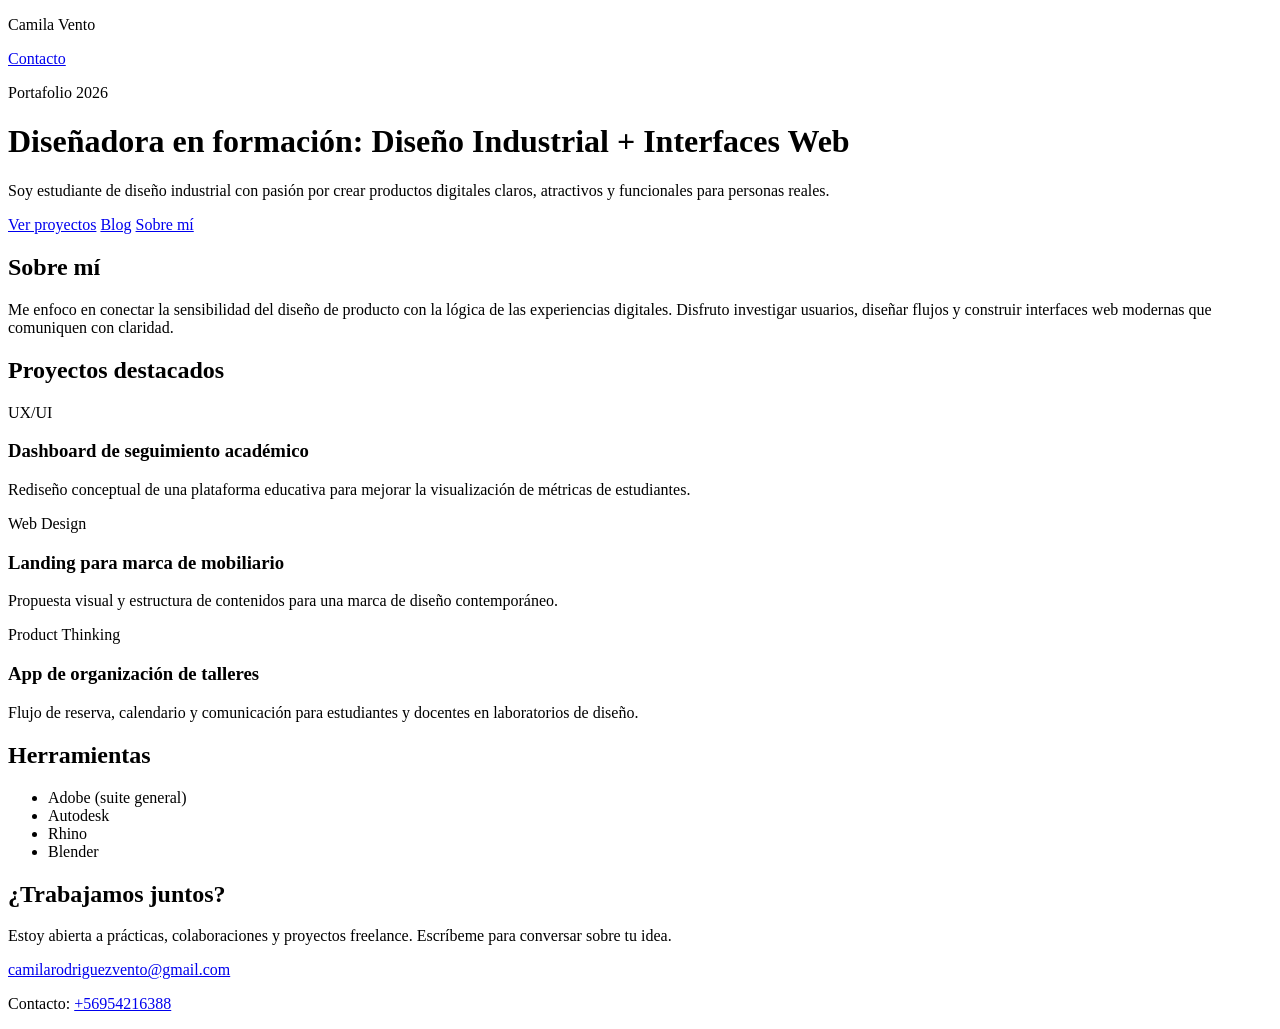
==== index.html @ 282611f3 "Primer commit - estructura inicial del portafolio" ====
<!doctype html>
<html lang="es">
  <head>
    <meta charset="UTF-8" />
    <meta name="viewport" content="width=device-width, initial-scale=1.0" />
    <title>Camila Vento | Portafolio de Diseño</title>
    <meta
      name="description"
      content="Portafolio de Camila Vento, estudiante de Diseño Industrial enfocada en diseño de interfaces web y experiencias digitales."
    />
    <link rel="preconnect" href="https://fonts.googleapis.com" />
    <link rel="preconnect" href="https://fonts.gstatic.com" crossorigin />
    <link
      href="https://fonts.googleapis.com/css2?family=Inter:wght@400;500;700;800&display=swap"
      rel="stylesheet"
    />
    <link rel="stylesheet" href="styles.css" />
  </head>
  <body>
    <header class="hero">
      <nav class="nav">
        <p class="brand">Camila Vento</p>
        <a href="#contacto" class="btn btn-outline">Contacto</a>
      </nav>

      <div class="hero-content">
        <p class="eyebrow">Portafolio 2026</p>
        <h1>
          Diseñadora en formación: <span>Diseño Industrial + Interfaces Web</span>
        </h1>
        <p class="lead">
          Soy estudiante de diseño industrial con pasión por crear productos
          digitales claros, atractivos y funcionales para personas reales.
        </p>
        <div class="hero-actions">
          <a href="#proyectos" class="btn">Ver proyectos</a>
          <a href="blog.html" class="btn btn-outline">Blog</a>
          <a href="#sobre-mi" class="btn btn-ghost">Sobre mí</a>
        </div>
      </div>
    </header>

    <main>
      <section id="sobre-mi" class="section about">
        <h2>Sobre mí</h2>
        <p>
          Me enfoco en conectar la sensibilidad del diseño de producto con la
          lógica de las experiencias digitales. Disfruto investigar usuarios,
          diseñar flujos y construir interfaces web modernas que comuniquen con
          claridad.
        </p>
      </section>

      <section id="proyectos" class="section projects">
        <h2>Proyectos destacados</h2>
        <div class="grid">
          <article class="card">
            <p class="tag">UX/UI</p>
            <h3>Dashboard de seguimiento académico</h3>
            <p>
              Rediseño conceptual de una plataforma educativa para mejorar la
              visualización de métricas de estudiantes.
            </p>
          </article>
          <article class="card">
            <p class="tag">Web Design</p>
            <h3>Landing para marca de mobiliario</h3>
            <p>
              Propuesta visual y estructura de contenidos para una marca de
              diseño contemporáneo.
            </p>
          </article>
          <article class="card">
            <p class="tag">Product Thinking</p>
            <h3>App de organización de talleres</h3>
            <p>
              Flujo de reserva, calendario y comunicación para estudiantes y
              docentes en laboratorios de diseño.
            </p>
          </article>
        </div>
      </section>

      <section class="section skills">
        <h2>Herramientas</h2>
        <ul>
          <li>Adobe (suite general)</li>
          <li>Autodesk</li>
          <li>Rhino</li>
          <li>Blender</li>
        </ul>
      </section>

      <section id="contacto" class="section contact">
        <h2>¿Trabajamos juntos?</h2>
        <p>
          Estoy abierta a prácticas, colaboraciones y proyectos freelance.
          Escríbeme para conversar sobre tu idea.
        </p>
        <a class="btn" href="mailto:camilarodriguezvento@gmail.com">camilarodriguezvento@gmail.com</a>
        <p class="contact-phone">Contacto: <a href="tel:+56954216388">+56954216388</a></p>
      </section>
    </main>
  </body>
</html>
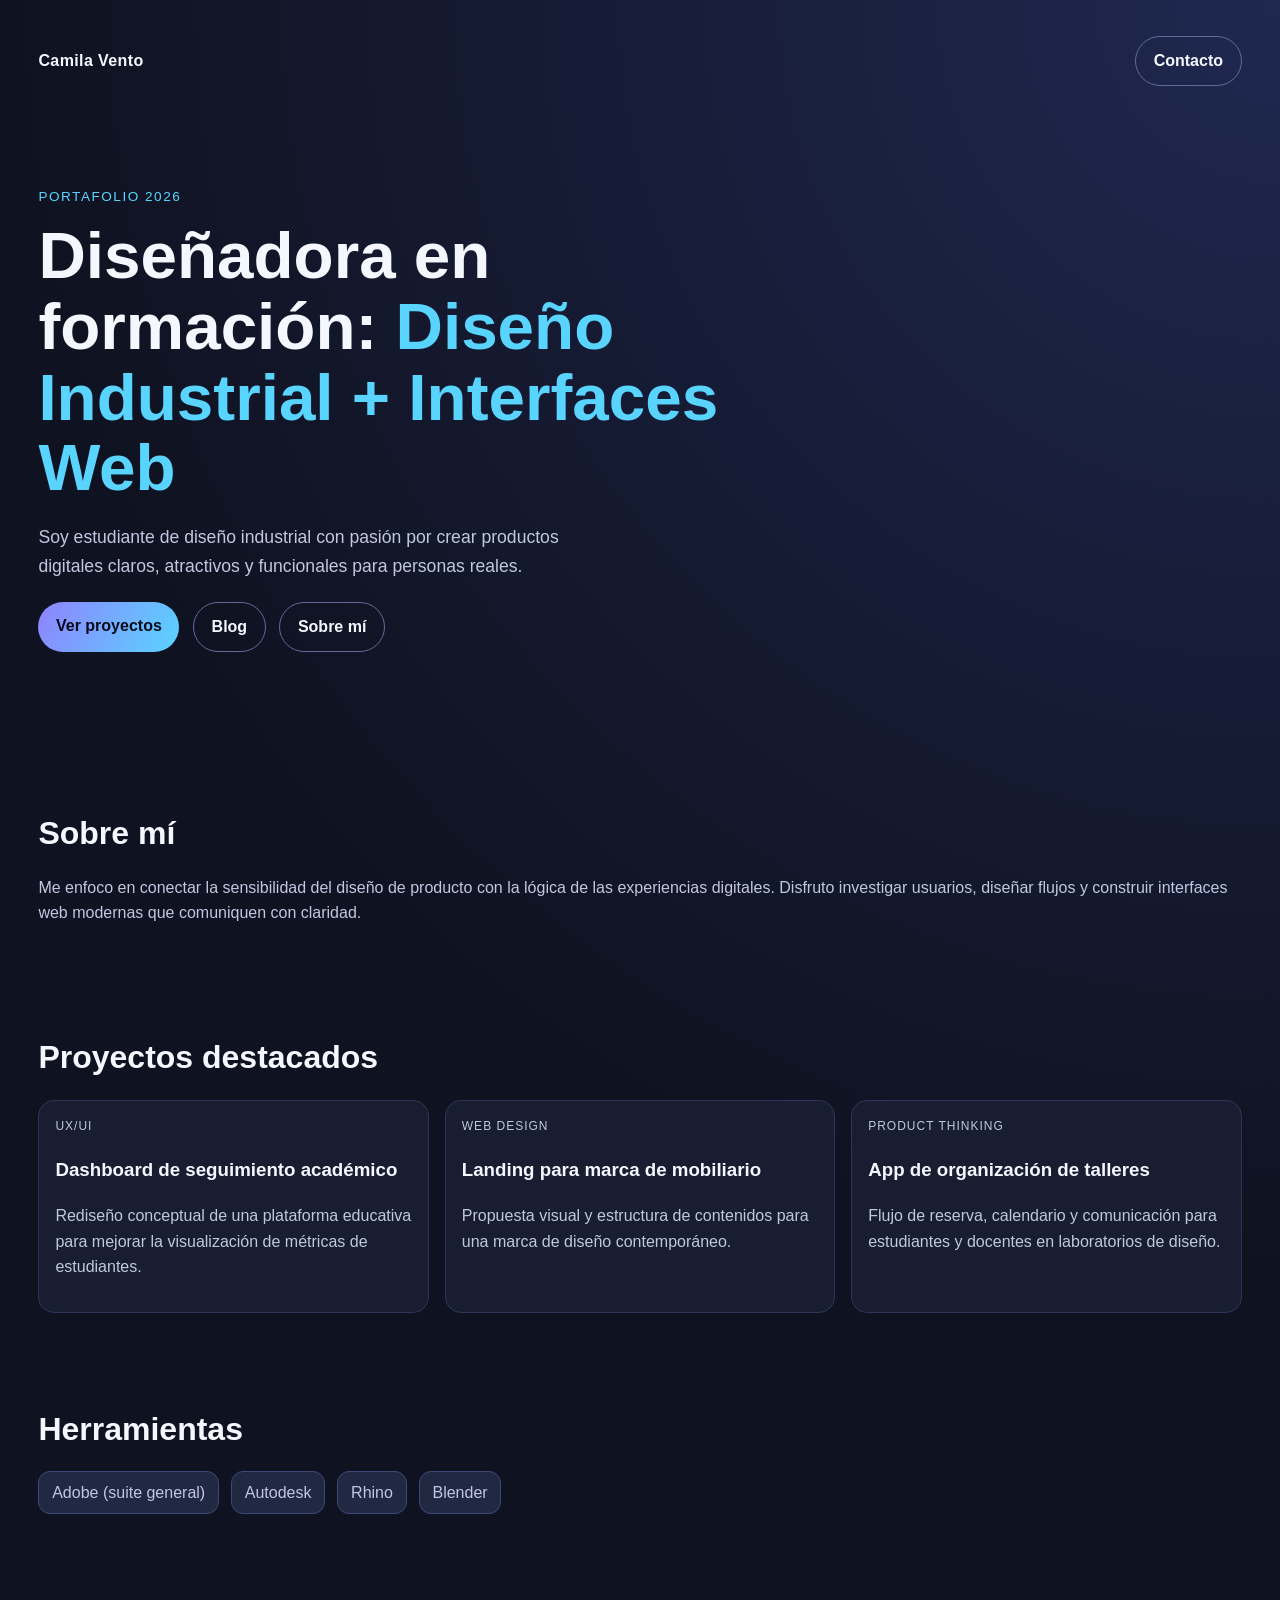
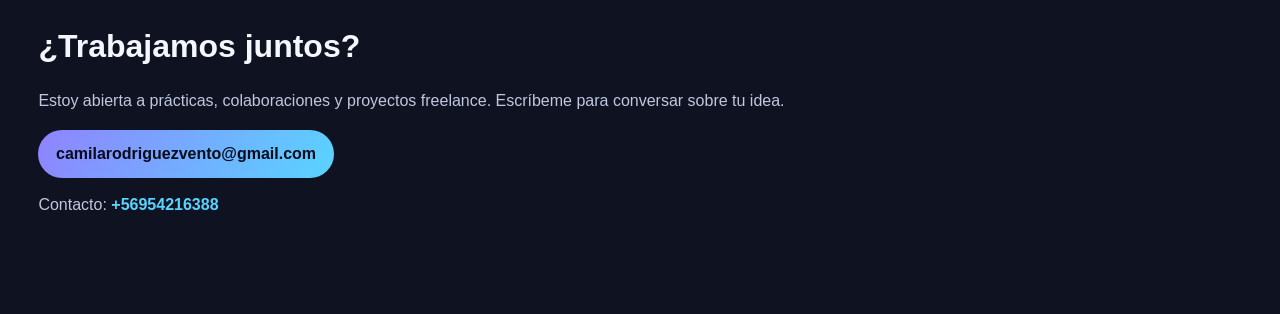
==== commit d7dd39c6: "Update index.html" ====
--- a/index.html
+++ b/index.html
@@ -14,7 +14,7 @@
       href="https://fonts.googleapis.com/css2?family=Inter:wght@400;500;700;800&display=swap"
       rel="stylesheet"
     />
-    <link rel="stylesheet" href="styles.css" />
+    <link rel="stylesheet" href="style.css" />
   </head>
   <body>
     <header class="hero">
--- a/style.css
+++ b/style.css
@@ -0,0 +1,198 @@
+:root {
+  --bg: #0f1220;
+  --surface: #181d31;
+  --surface-soft: #202842;
+  --text: #f5f7ff;
+  --text-muted: #c1c7e0;
+  --primary: #8f83ff;
+  --accent: #59d4ff;
+}
+
+* {
+  box-sizing: border-box;
+}
+
+body {
+  margin: 0;
+  font-family: 'Inter', sans-serif;
+  background: radial-gradient(circle at top right, #1f2850 0, var(--bg) 55%);
+  color: var(--text);
+  line-height: 1.6;
+}
+
+.hero {
+  min-height: 85vh;
+  padding: 2rem clamp(1.2rem, 3vw, 3rem);
+}
+
+.nav {
+  display: flex;
+  justify-content: space-between;
+  align-items: center;
+}
+
+.brand {
+  font-weight: 700;
+  letter-spacing: 0.4px;
+}
+
+.hero-content {
+  max-width: 780px;
+  margin-top: 6rem;
+}
+
+.eyebrow {
+  color: var(--accent);
+  text-transform: uppercase;
+  font-size: 0.85rem;
+  letter-spacing: 1.5px;
+}
+
+h1 {
+  font-size: clamp(2rem, 5.4vw, 4.1rem);
+  line-height: 1.08;
+  margin: 0.3rem 0 1.2rem;
+}
+
+h1 span {
+  color: var(--accent);
+}
+
+.lead {
+  color: var(--text-muted);
+  font-size: 1.1rem;
+  max-width: 60ch;
+}
+
+.hero-actions {
+  display: flex;
+  gap: 0.85rem;
+  margin-top: 1.4rem;
+}
+
+.btn {
+  display: inline-block;
+  background: linear-gradient(120deg, var(--primary), var(--accent));
+  color: #070b1a;
+  text-decoration: none;
+  padding: 0.7rem 1.1rem;
+  border-radius: 999px;
+  font-weight: 700;
+}
+
+.btn-outline,
+.btn-ghost {
+  background: transparent;
+  color: var(--text);
+  border: 1px solid #616c99;
+}
+
+.section {
+  padding: 1rem clamp(1.2rem, 3vw, 3rem) 3rem;
+}
+
+h2 {
+  margin-bottom: 0.6rem;
+  font-size: clamp(1.4rem, 3.4vw, 2rem);
+}
+
+.section p,
+li {
+  color: var(--text-muted);
+}
+
+.grid {
+  display: grid;
+  gap: 1rem;
+  grid-template-columns: repeat(auto-fit, minmax(220px, 1fr));
+  margin-top: 1rem;
+}
+
+.card {
+  background: var(--surface);
+  border: 1px solid #2d3659;
+  border-radius: 1rem;
+  padding: 1rem;
+}
+
+.tag {
+  margin: 0;
+  font-size: 0.75rem;
+  letter-spacing: 1px;
+  color: var(--accent);
+  text-transform: uppercase;
+}
+
+.skills ul {
+  display: flex;
+  flex-wrap: wrap;
+  gap: 0.75rem;
+  list-style: none;
+  padding: 0;
+}
+
+.skills li {
+  padding: 0.5rem 0.8rem;
+  border: 1px solid #3d4874;
+  border-radius: 0.75rem;
+  background: var(--surface-soft);
+}
+
+.contact {
+  padding-bottom: 5rem;
+}
+
+.contact-phone {
+  margin-top: 0.9rem;
+}
+
+.contact-phone a {
+  color: var(--accent);
+  text-decoration: none;
+  font-weight: 700;
+}
+
+@media (max-width: 640px) {
+  .hero-content {
+    margin-top: 4rem;
+  }
+
+  .hero-actions {
+    flex-wrap: wrap;
+  }
+}
+
+.blog-page {
+  min-height: 100vh;
+}
+
+.blog-layout {
+  max-width: 1200px;
+  margin: 0 auto;
+}
+
+.blog-title {
+  margin: 1.2rem 0 0.4rem;
+}
+
+.zoom-controls {
+  display: flex;
+  gap: 0.6rem;
+  margin: 0.8rem 0 1rem;
+}
+
+.image-frame {
+  overflow: auto;
+  border: 1px solid #2d3659;
+  border-radius: 1rem;
+  padding: 1rem;
+  background: var(--surface);
+}
+
+#blog-image {
+  display: block;
+  width: min(100%, 1100px);
+  height: auto;
+  margin: 0 auto;
+  transition: transform 0.2s ease;
+}
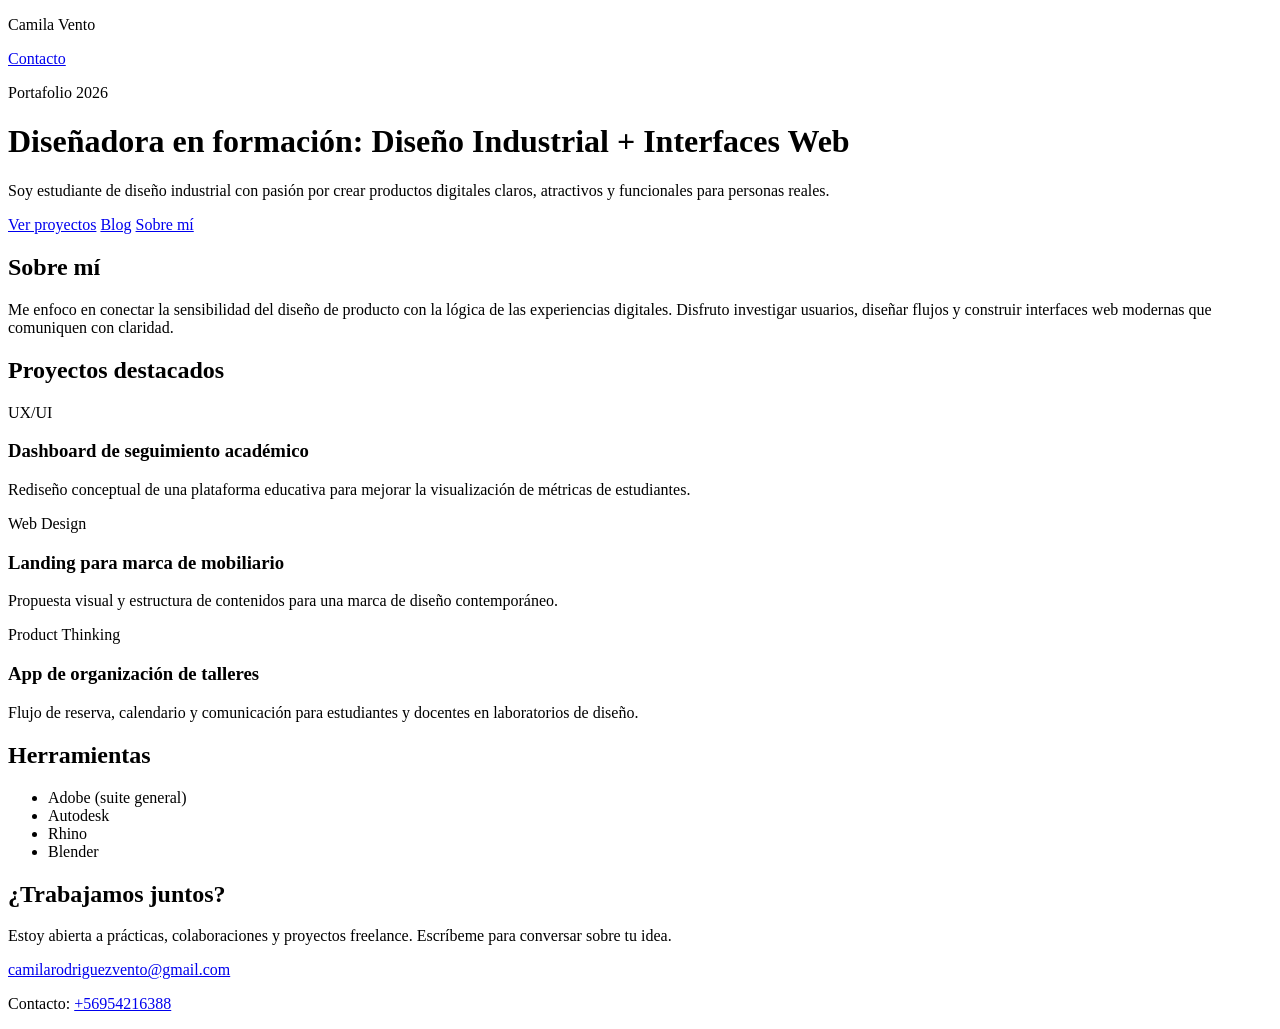
==== commit b8d1eec1: "add svg illustration change code" ====
--- a/index.html
+++ b/index.html
@@ -14,7 +14,7 @@
       href="https://fonts.googleapis.com/css2?family=Inter:wght@400;500;700;800&display=swap"
       rel="stylesheet"
     />
-    <link rel="stylesheet" href="style.css" />
+    <link rel="stylesheet" href="styles.css" />
   </head>
   <body>
     <header class="hero">
@@ -102,4 +102,4 @@
       </section>
     </main>
   </body>
-</html>
+</html>
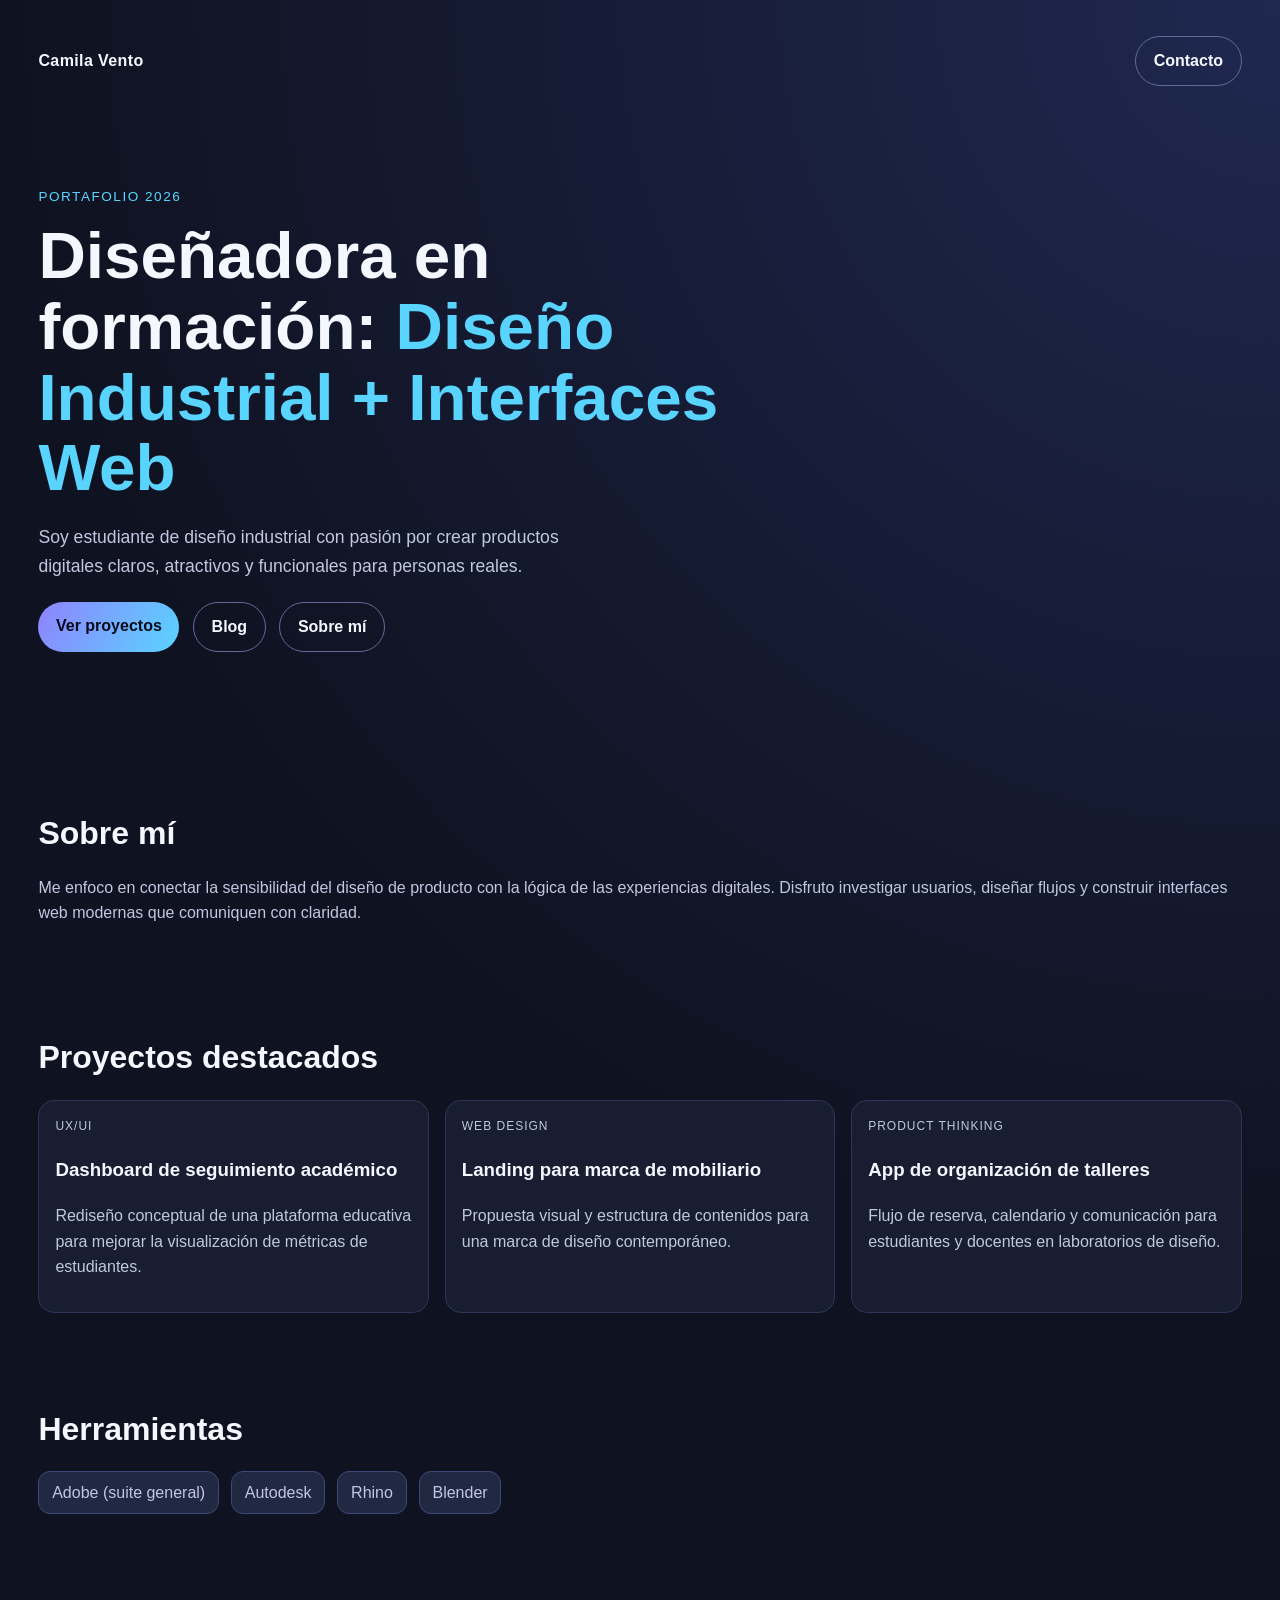
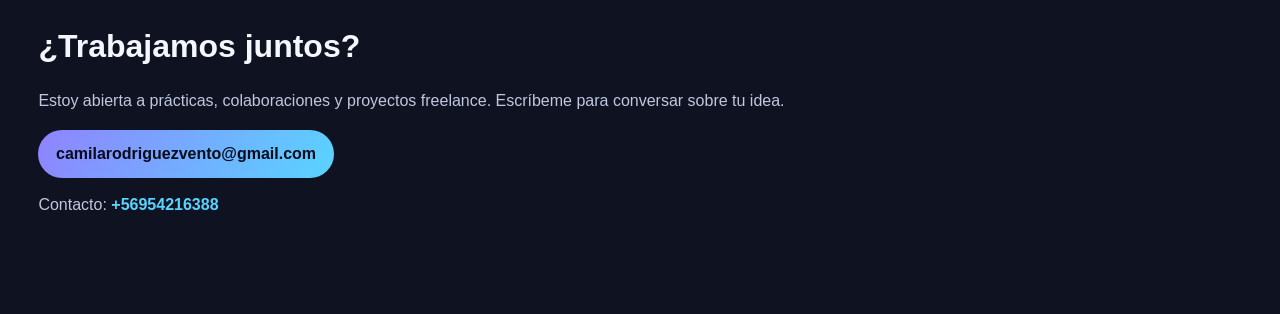
==== commit 23d19c48: "modify html" ====
--- a/index.html
+++ b/index.html
@@ -14,7 +14,7 @@
       href="https://fonts.googleapis.com/css2?family=Inter:wght@400;500;700;800&display=swap"
       rel="stylesheet"
     />
-    <link rel="stylesheet" href="styles.css" />
+    <link rel="stylesheet" href="style.css" />
   </head>
   <body>
     <header class="hero">
--- a/style.css
+++ b/style.css
@@ -0,0 +1,207 @@
+:root {
+  --bg: #0f1220;
+  --surface: #181d31;
+  --surface-soft: #202842;
+  --text: #f5f7ff;
+  --text-muted: #c1c7e0;
+  --primary: #8f83ff;
+  --accent: #59d4ff;
+}
+
+* {
+  box-sizing: border-box;
+}
+
+body {
+  margin: 0;
+  font-family: 'Inter', sans-serif;
+  background: radial-gradient(circle at top right, #1f2850 0, var(--bg) 55%);
+  color: var(--text);
+  line-height: 1.6;
+}
+
+.hero {
+  min-height: 85vh;
+  padding: 2rem clamp(1.2rem, 3vw, 3rem);
+}
+
+.nav {
+  display: flex;
+  justify-content: space-between;
+  align-items: center;
+}
+
+.brand {
+  font-weight: 700;
+  letter-spacing: 0.4px;
+}
+
+.hero-content {
+  max-width: 780px;
+  margin-top: 6rem;
+}
+
+.eyebrow {
+  color: var(--accent);
+  text-transform: uppercase;
+  font-size: 0.85rem;
+  letter-spacing: 1.5px;
+}
+
+h1 {
+  font-size: clamp(2rem, 5.4vw, 4.1rem);
+  line-height: 1.08;
+  margin: 0.3rem 0 1.2rem;
+}
+
+h1 span {
+  color: var(--accent);
+}
+
+.lead {
+  color: var(--text-muted);
+  font-size: 1.1rem;
+  max-width: 60ch;
+}
+
+.hero-actions {
+  display: flex;
+  gap: 0.85rem;
+  margin-top: 1.4rem;
+}
+
+.btn {
+  display: inline-block;
+  background: linear-gradient(120deg, var(--primary), var(--accent));
+  color: #070b1a;
+  text-decoration: none;
+  padding: 0.7rem 1.1rem;
+  border-radius: 999px;
+  font-weight: 700;
+}
+
+.btn-outline,
+.btn-ghost {
+  background: transparent;
+  color: var(--text);
+  border: 1px solid #616c99;
+}
+
+.section {
+  padding: 1rem clamp(1.2rem, 3vw, 3rem) 3rem;
+}
+
+h2 {
+  margin-bottom: 0.6rem;
+  font-size: clamp(1.4rem, 3.4vw, 2rem);
+}
+
+.section p,
+li {
+  color: var(--text-muted);
+}
+
+.grid {
+  display: grid;
+  gap: 1rem;
+  grid-template-columns: repeat(auto-fit, minmax(220px, 1fr));
+  margin-top: 1rem;
+}
+
+.card {
+  background: var(--surface);
+  border: 1px solid #2d3659;
+  border-radius: 1rem;
+  padding: 1rem;
+}
+
+.tag {
+  margin: 0;
+  font-size: 0.75rem;
+  letter-spacing: 1px;
+  color: var(--accent);
+  text-transform: uppercase;
+}
+
+.skills ul {
+  display: flex;
+  flex-wrap: wrap;
+  gap: 0.75rem;
+  list-style: none;
+  padding: 0;
+}
+
+.skills li {
+  padding: 0.5rem 0.8rem;
+  border: 1px solid #3d4874;
+  border-radius: 0.75rem;
+  background: var(--surface-soft);
+}
+
+.contact {
+  padding-bottom: 5rem;
+}
+
+.contact-phone {
+  margin-top: 0.9rem;
+}
+
+.contact-phone a {
+  color: var(--accent);
+  text-decoration: none;
+  font-weight: 700;
+}
+
+@media (max-width: 640px) {
+  .hero-content {
+    margin-top: 4rem;
+  }
+
+  .hero-actions {
+    flex-wrap: wrap;
+  }
+}
+
+.blog-page {
+  min-height: 100vh;
+}
+
+.blog-header {
+  display: flex;
+  justify-content: space-between;
+  align-items: center;
+  padding-top: 2rem;
+  padding-bottom: 0.5rem;
+}
+
+.blog-layout {
+  max-width: 1200px;
+  margin: 0 auto;
+  padding-top: 0.5rem;
+}
+
+.blog-title {
+  margin: 1.2rem 0 1rem;
+}
+
+.image-frame {
+  border: 1px solid #2d3659;
+  border-radius: 1rem;
+  padding: 1rem;
+  background: var(--surface);
+}
+
+.blog-image-static {
+  display: block;
+  width: 100%;
+  height: auto;
+  margin: 0 auto;
+}
+
+@media (max-width: 760px) {
+  .blog-header {
+    flex-direction: column;
+    align-items: flex-start;
+    gap: 0.9rem;
+  }
+}
